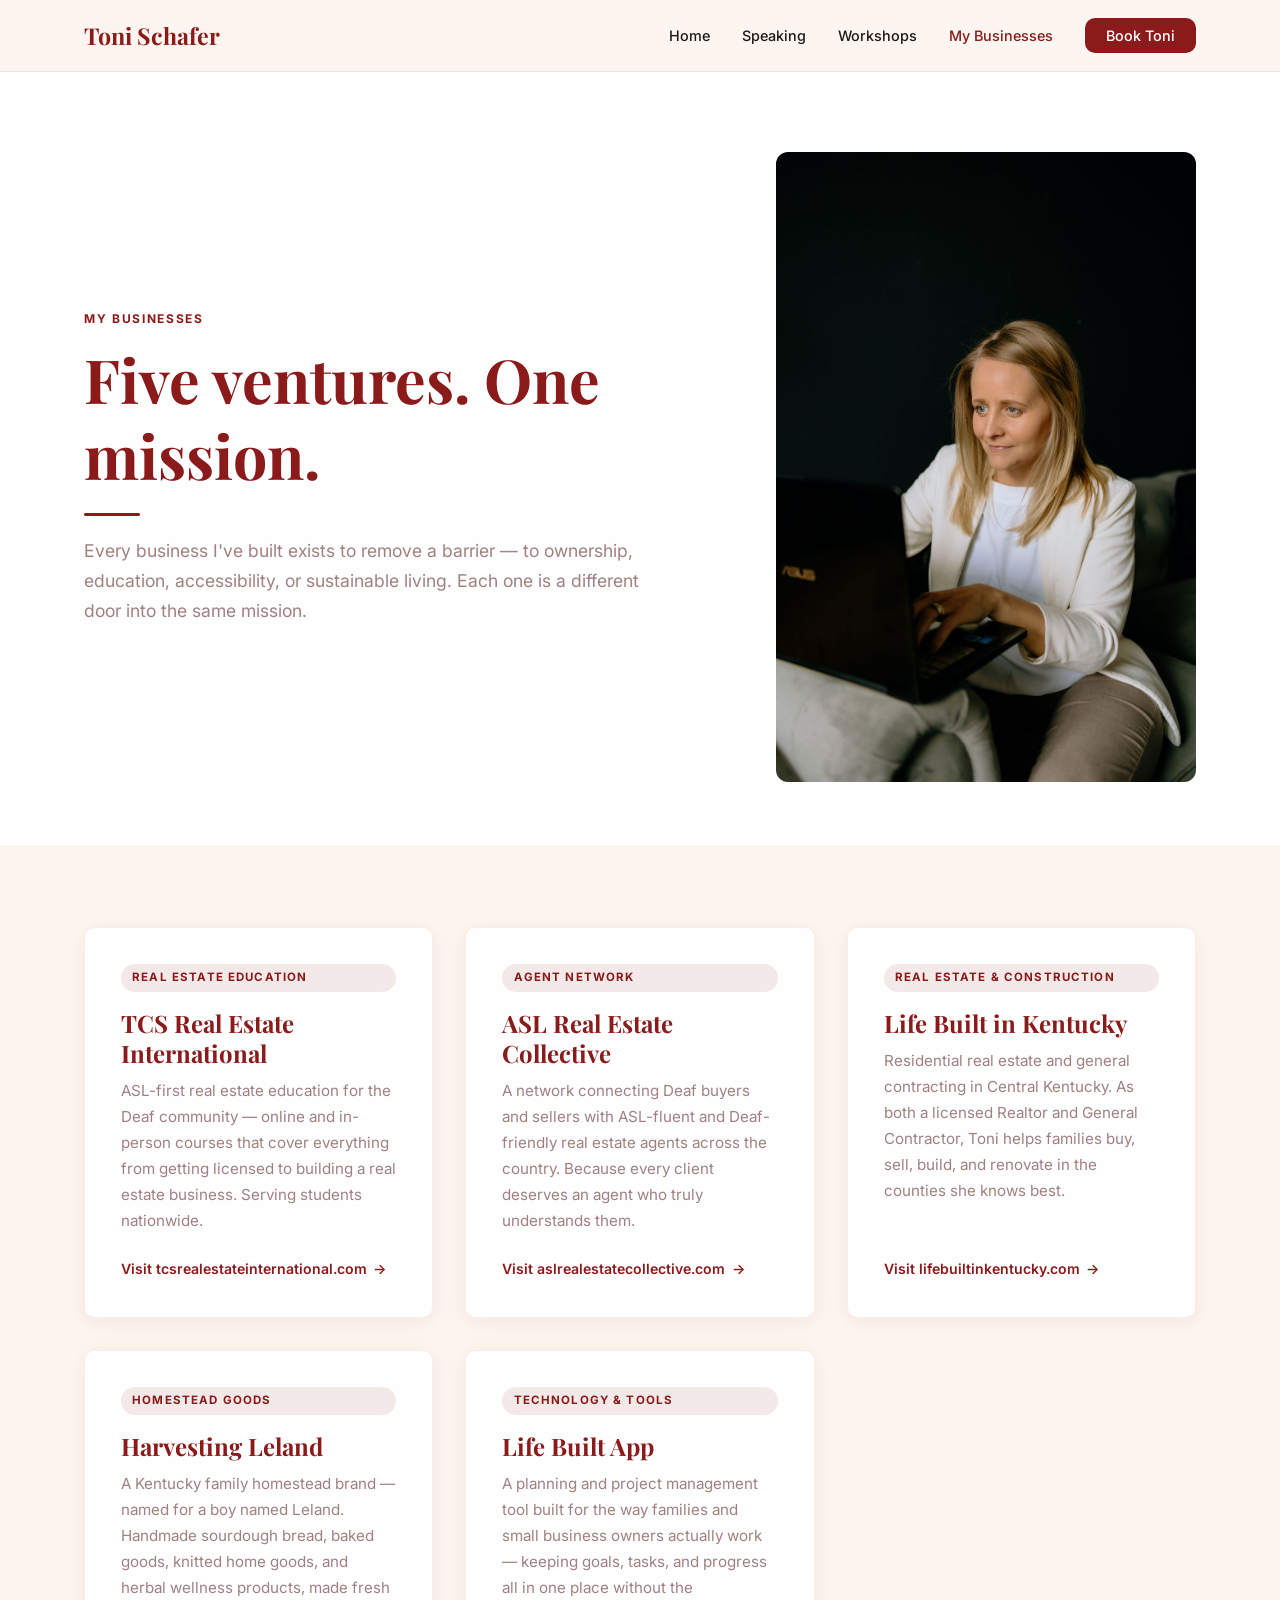
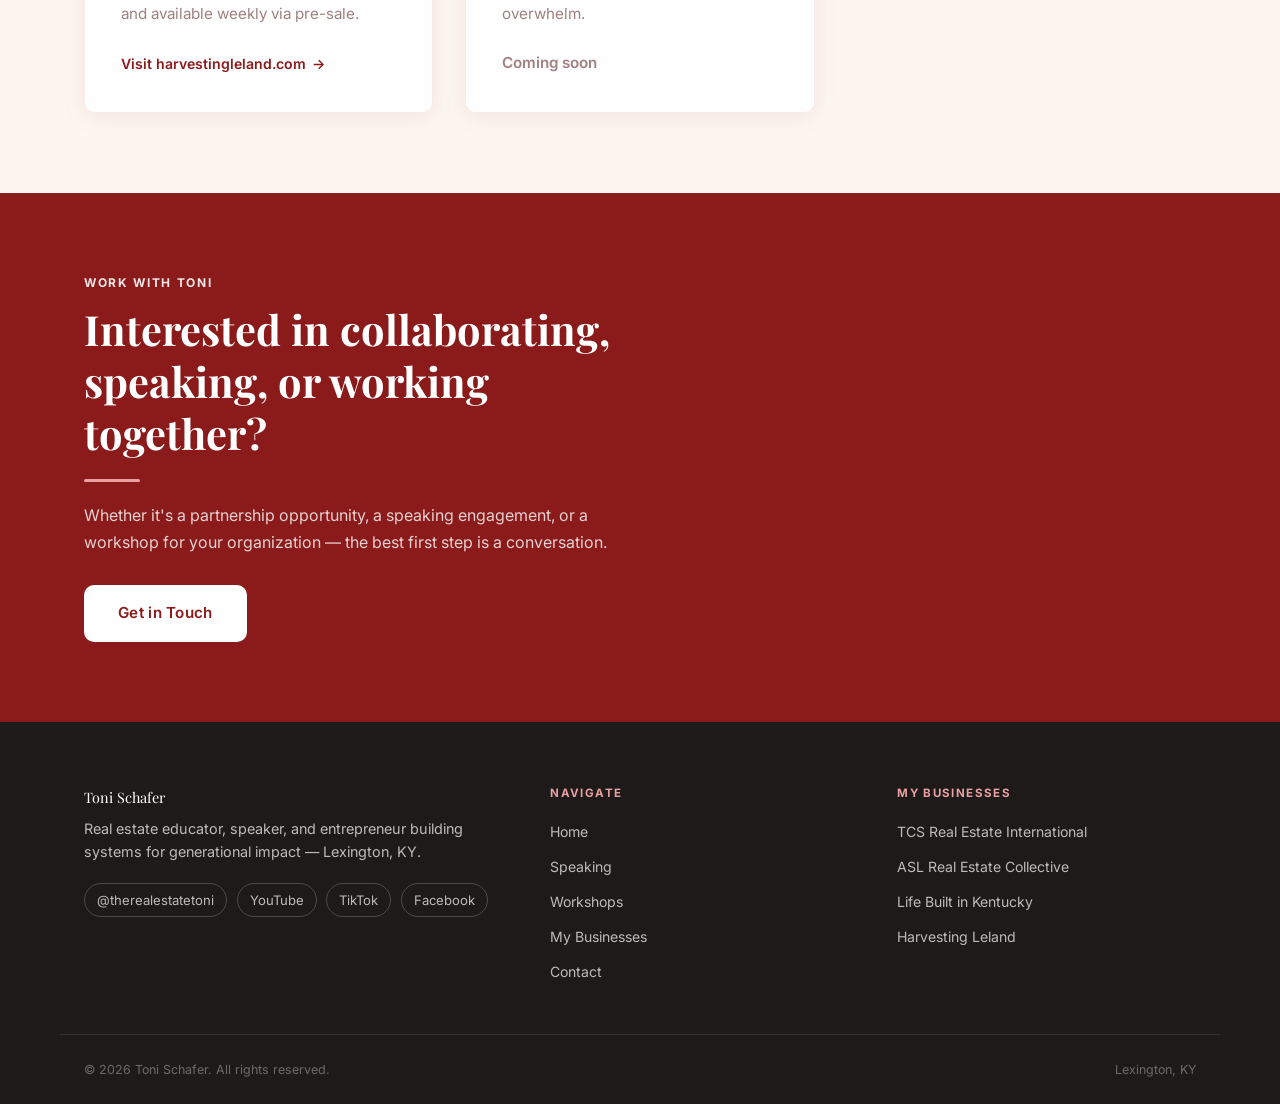
==== businesses.html @ f8d0c675 "Initial site launch — Toni Schafer personal brand Five-page static site: homepage, speaking, worksho" ====
<!DOCTYPE html>
<html lang="en">
<head>
  <meta charset="UTF-8" />
  <meta name="viewport" content="width=device-width, initial-scale=1.0" />
  <title>My Businesses — Toni Schafer</title>
  <meta name="description" content="Explore the businesses Toni Schafer has built — from ASL-first real estate education to Kentucky homesteading, each one removes a barrier and builds something that lasts." />
  <link rel="canonical" href="https://tonishafer.com/businesses.html" />
  <link rel="preconnect" href="https://fonts.googleapis.com" />
  <link rel="preconnect" href="https://fonts.gstatic.com" crossorigin />
  <link href="https://fonts.googleapis.com/css2?family=Playfair+Display:ital,wght@0,400;0,600;0,700;1,400&family=Inter:wght@400;500;600;700&display=swap" rel="stylesheet" />
  <link rel="stylesheet" href="css/global.css" />
</head>
<body>

  <a href="#main-content" class="skip-link">Skip to main content</a>

  <!-- NAV -->
  <nav class="nav" id="nav" aria-label="Main navigation">
    <div class="nav__inner">
      <a href="index.html" class="nav__logo">Toni Schafer</a>
      <ul class="nav__links" id="navLinks" role="list">
        <li><a href="index.html">Home</a></li>
        <li><a href="speaking.html">Speaking</a></li>
        <li><a href="workshops.html">Workshops</a></li>
        <li><a href="businesses.html" class="active" aria-current="page">My Businesses</a></li>
        <li><a href="contact.html" class="nav__cta">Book Toni</a></li>
      </ul>
      <button class="nav__toggle" id="navToggle" aria-label="Open navigation menu" aria-expanded="false" aria-controls="navLinks">&#9776;</button>
    </div>
  </nav>

  <main id="main-content">

    <!-- PAGE HERO -->
    <div class="page-hero">
      <div class="page-hero__inner">
        <div class="page-hero__text">
          <span class="section-eyebrow">My Businesses</span>
          <h1>Five ventures. One mission.</h1>
          <div class="divider" role="presentation"></div>
          <p>Every business I've built exists to remove a barrier — to ownership, education, accessibility, or sustainable living. Each one is a different door into the same mission.</p>
        </div>
        <div class="page-hero__photo">
          <img src="LO8A6111.jpg" alt="Toni Schafer focused on her laptop, working — entrepreneur and business builder" />
        </div>
      </div>
    </div>

    <!-- BUSINESSES GRID -->
    <section style="padding: var(--section-pad);" aria-labelledby="businesses-heading">
      <div class="container">
        <h2 id="businesses-heading" class="visually-hidden">All Businesses</h2>
        <div class="businesses-grid">

          <article class="biz-card reveal reveal-delay-1">
            <span class="biz-card__tag">Real Estate Education</span>
            <h3>TCS Real Estate International</h3>
            <p>ASL-first real estate education for the Deaf community — online and in-person courses that cover everything from getting licensed to building a real estate business. Serving students nationwide.</p>
            <a href="https://tcsrealestateinternational.com" target="_blank" rel="noopener" class="biz-card__link" aria-label="Visit TCS Real Estate International website — opens in new tab">
              Visit tcsrealestateinternational.com <span aria-hidden="true">&rarr;</span>
            </a>
          </article>

          <article class="biz-card reveal reveal-delay-2">
            <span class="biz-card__tag">Agent Network</span>
            <h3>ASL Real Estate Collective</h3>
            <p>A network connecting Deaf buyers and sellers with ASL-fluent and Deaf-friendly real estate agents across the country. Because every client deserves an agent who truly understands them.</p>
            <a href="https://aslrealestatecollective.com" target="_blank" rel="noopener" class="biz-card__link" aria-label="Visit ASL Real Estate Collective website — opens in new tab">
              Visit aslrealestatecollective.com <span aria-hidden="true">&rarr;</span>
            </a>
          </article>

          <article class="biz-card reveal reveal-delay-3">
            <span class="biz-card__tag">Real Estate &amp; Construction</span>
            <h3>Life Built in Kentucky</h3>
            <p>Residential real estate and general contracting in Central Kentucky. As both a licensed Realtor and General Contractor, Toni helps families buy, sell, build, and renovate in the counties she knows best.</p>
            <a href="https://lifebuiltinkentucky.com" target="_blank" rel="noopener" class="biz-card__link" aria-label="Visit Life Built in Kentucky website — opens in new tab">
              Visit lifebuiltinkentucky.com <span aria-hidden="true">&rarr;</span>
            </a>
          </article>

          <article class="biz-card reveal reveal-delay-4">
            <span class="biz-card__tag">Homestead Goods</span>
            <h3>Harvesting Leland</h3>
            <p>A Kentucky family homestead brand — named for a boy named Leland. Handmade sourdough bread, baked goods, knitted home goods, and herbal wellness products, made fresh and available weekly via pre-sale.</p>
            <a href="https://harvestingleland.com" target="_blank" rel="noopener" class="biz-card__link" aria-label="Visit Harvesting Leland website — opens in new tab">
              Visit harvestingleland.com <span aria-hidden="true">&rarr;</span>
            </a>
          </article>

          <article class="biz-card reveal reveal-delay-1">
            <span class="biz-card__tag">Technology &amp; Tools</span>
            <h3>Life Built App</h3>
            <p>A planning and project management tool built for the way families and small business owners actually work — keeping goals, tasks, and progress all in one place without the overwhelm.</p>
            <p class="biz-card__link" style="color: var(--mist); margin-top: 1.5rem;" aria-label="Life Built App — website coming soon">Coming soon</p>
          </article>

        </div>
      </div>
    </section>

    <!-- CTA -->
    <section class="bg-crimson" style="padding: var(--section-pad);" aria-labelledby="collab-heading">
      <div class="container">
        <div class="reveal" style="max-width:580px;">
          <span class="section-eyebrow">Work With Toni</span>
          <h2 id="collab-heading">Interested in collaborating, speaking, or working together?</h2>
          <div class="divider white" role="presentation"></div>
          <p>Whether it's a partnership opportunity, a speaking engagement, or a workshop for your organization — the best first step is a conversation.</p>
          <a href="contact.html" class="btn btn-white" style="margin-top:1.75rem;">Get in Touch</a>
        </div>
      </div>
    </section>

  </main>

  <!-- FOOTER -->
  <footer class="footer" aria-label="Site footer">
    <div class="footer__inner">
      <div class="footer__brand">
        <p class="footer__name">Toni Schafer</p>
        <p>Real estate educator, speaker, and entrepreneur building systems for generational impact — Lexington, KY.</p>
        <nav class="footer__social" aria-label="Social media links">
          <a href="https://www.instagram.com/therealestatetoni/" target="_blank" rel="noopener" aria-label="Instagram: @therealestatetoni — opens in new tab">@therealestatetoni</a>
          <a href="https://www.youtube.com/@TherealestateToni" target="_blank" rel="noopener" aria-label="YouTube channel — opens in new tab">YouTube</a>
          <a href="https://www.tiktok.com/@therealestatetoni" target="_blank" rel="noopener" aria-label="TikTok: @therealestatetoni — opens in new tab">TikTok</a>
          <a href="https://www.facebook.com/tonischaferrealtor" target="_blank" rel="noopener" aria-label="Facebook: Toni Schafer Realtor — opens in new tab">Facebook</a>
        </nav>
      </div>
      <nav class="footer__col" aria-label="Site navigation">
        <h4>Navigate</h4>
        <ul>
          <li><a href="index.html">Home</a></li>
          <li><a href="speaking.html">Speaking</a></li>
          <li><a href="workshops.html">Workshops</a></li>
          <li><a href="businesses.html">My Businesses</a></li>
          <li><a href="contact.html">Contact</a></li>
        </ul>
      </nav>
      <nav class="footer__col" aria-label="Business websites">
        <h4>My Businesses</h4>
        <ul>
          <li><a href="https://tcsrealestateinternational.com" target="_blank" rel="noopener" aria-label="TCS Real Estate International — opens in new tab">TCS Real Estate International</a></li>
          <li><a href="https://aslrealestatecollective.com" target="_blank" rel="noopener" aria-label="ASL Real Estate Collective — opens in new tab">ASL Real Estate Collective</a></li>
          <li><a href="https://lifebuiltinkentucky.com" target="_blank" rel="noopener" aria-label="Life Built in Kentucky — opens in new tab">Life Built in Kentucky</a></li>
          <li><a href="https://harvestingleland.com" target="_blank" rel="noopener" aria-label="Harvesting Leland — opens in new tab">Harvesting Leland</a></li>
        </ul>
      </nav>
    </div>
    <div class="footer__bottom">
      <span>&copy; 2026 Toni Schafer. All rights reserved.</span>
      <span>Lexington, KY</span>
    </div>
  </footer>

  <script>
    const nav = document.getElementById('nav');
    window.addEventListener('scroll', () => {
      nav.classList.toggle('scrolled', window.scrollY > 20);
    });
    const toggle = document.getElementById('navToggle');
    const links = document.getElementById('navLinks');
    toggle.addEventListener('click', () => {
      const isOpen = links.classList.toggle('open');
      toggle.setAttribute('aria-expanded', String(isOpen));
      toggle.setAttribute('aria-label', isOpen ? 'Close navigation menu' : 'Open navigation menu');
    });
    const reveals = document.querySelectorAll('.reveal');
    const observer = new IntersectionObserver((entries) => {
      entries.forEach(e => {
        if (e.isIntersecting) { e.target.classList.add('visible'); observer.unobserve(e.target); }
      });
    }, { threshold: 0.1 });
    reveals.forEach(el => observer.observe(el));
  </script>

</body>
</html>
---- css/global.css ----
/* ================================================
   TONI SCHAFER — GLOBAL STYLES
   tonishafer.com
   ================================================ */

/* CUSTOM PROPERTIES */
:root {
  --crimson: #8B1A1A;
  --blush: #E8A0A0;
  --cream: #FDF6F0;
  --warm-white: #FEFEFE;
  --ink: #1E1A1A;
  --mist: #A08080;

  --font-display: 'Playfair Display', Georgia, serif;
  --font-body: 'Inter', system-ui, sans-serif;

  --max-width: 1160px;
  --section-pad: 5rem 1.5rem;
  --radius: 10px;
  --shadow: 0 4px 24px rgba(139, 26, 26, 0.08);
  --transition: 0.25s ease;
}

/* VISUALLY HIDDEN — readable by screen readers, invisible on screen */
.visually-hidden {
  position: absolute;
  width: 1px;
  height: 1px;
  padding: 0;
  margin: -1px;
  overflow: hidden;
  clip: rect(0,0,0,0);
  white-space: nowrap;
  border: 0;
}

/* SKIP LINK */
.skip-link {
  position: absolute;
  top: -100%;
  left: 1rem;
  background: var(--crimson);
  color: #fff;
  padding: 0.75rem 1.5rem;
  font-weight: 600;
  font-size: 0.9rem;
  border-radius: 0 0 var(--radius) var(--radius);
  z-index: 9999;
  transition: top 0.2s ease;
  text-decoration: none;
}
.skip-link:focus { top: 0; }

/* FOCUS STYLES — WCAG 2.4.7 */
:focus-visible {
  outline: 2px solid var(--crimson);
  outline-offset: 3px;
  border-radius: 2px;
}
.bg-crimson :focus-visible { outline-color: #fff; }

/* RESET */
*, *::before, *::after { box-sizing: border-box; margin: 0; padding: 0; }
html { scroll-behavior: smooth; }
body {
  font-family: var(--font-body);
  background: var(--cream);
  color: var(--ink);
  line-height: 1.7;
  font-size: 1rem;
}
img { display: block; max-width: 100%; height: auto; }
a { color: inherit; text-decoration: none; }
ul { list-style: none; }

/* TYPOGRAPHY */
h1, h2, h3, h4 {
  font-family: var(--font-display);
  color: var(--crimson);
  line-height: 1.25;
}
h1 { font-size: clamp(2.4rem, 5vw, 3.8rem); }
h2 { font-size: clamp(1.75rem, 3.5vw, 2.6rem); }
h3 { font-size: clamp(1.15rem, 2.5vw, 1.5rem); }
p { max-width: 65ch; }

/* LAYOUT */
.container {
  max-width: var(--max-width);
  margin: 0 auto;
  padding: 0 1.5rem;
}
section { padding: var(--section-pad); }
.bg-warm { background: var(--warm-white); }
.bg-crimson { background: var(--crimson); }

/* BUTTONS */
.btn {
  display: inline-block;
  padding: 0.85rem 2rem;
  border-radius: var(--radius);
  font-family: var(--font-body);
  font-weight: 600;
  font-size: 0.95rem;
  cursor: pointer;
  transition: var(--transition);
  border: 2px solid transparent;
  letter-spacing: 0.02em;
}
.btn-primary {
  background: var(--crimson);
  color: #fff;
}
.btn-primary:hover { background: #a82020; }
.btn-outline {
  background: transparent;
  color: var(--crimson);
  border-color: var(--crimson);
}
.btn-outline:hover { background: var(--crimson); color: #fff; }
.btn-white {
  background: #fff;
  color: var(--crimson);
}
.btn-white:hover { background: var(--cream); }

/* NAV */
.nav {
  position: sticky;
  top: 0;
  z-index: 200;
  background: var(--cream);
  border-bottom: 1px solid rgba(232, 160, 160, 0.3);
  transition: box-shadow var(--transition);
}
.nav.scrolled { box-shadow: 0 2px 20px rgba(139, 26, 26, 0.1); }
.nav__inner {
  max-width: var(--max-width);
  margin: 0 auto;
  padding: 1rem 1.5rem;
  display: flex;
  align-items: center;
  justify-content: space-between;
  gap: 2rem;
}
.nav__logo {
  font-family: var(--font-display);
  font-size: 1.45rem;
  font-weight: 700;
  color: var(--crimson);
  white-space: nowrap;
}
.nav__links {
  display: flex;
  align-items: center;
  gap: 2rem;
}
.nav__links a {
  font-size: 0.9rem;
  font-weight: 500;
  color: var(--ink);
  transition: color var(--transition);
}
.nav__links a:hover,
.nav__links a.active { color: var(--crimson); }
.nav__cta {
  background: var(--crimson);
  color: #fff !important;
  padding: 0.55rem 1.3rem;
  border-radius: var(--radius);
}
.nav__cta:hover { background: #a82020 !important; }
.nav__toggle {
  display: none;
  background: none;
  border: none;
  cursor: pointer;
  color: var(--crimson);
  font-size: 1.5rem;
  line-height: 1;
}

/* DIVIDER */
.divider {
  width: 56px;
  height: 3px;
  background: var(--crimson);
  border-radius: 2px;
  margin: 1.25rem 0;
}
.divider.centered { margin: 1.25rem auto; }
.divider.white { background: var(--blush); }

/* SECTION HEADER */
.section-eyebrow {
  display: block;
  font-size: 0.75rem;
  font-weight: 700;
  letter-spacing: 0.14em;
  text-transform: uppercase;
  color: var(--crimson);
  margin-bottom: 0.6rem;
}
.section-header { margin-bottom: 3rem; }
.section-header h2 { margin-bottom: 0.5rem; }
.section-header p { font-size: 1.05rem; color: var(--mist); }
.section-header.centered { text-align: center; }
.section-header.centered p { margin: 0 auto; }
.bg-crimson .section-eyebrow { color: rgba(255,255,255,0.9); } /* blush fails 4.5:1 contrast on crimson — use near-white instead */
.bg-crimson h2 { color: #fff; }
.bg-crimson p { color: rgba(255,255,255,0.8); }
.bg-crimson .divider { background: var(--blush); }

/* CARDS */
.card {
  background: var(--warm-white);
  border-radius: var(--radius);
  padding: 2rem;
  box-shadow: var(--shadow);
  border: 1px solid rgba(232, 160, 160, 0.2);
  transition: transform var(--transition), box-shadow var(--transition);
}
.card:hover {
  transform: translateY(-4px);
  box-shadow: 0 8px 32px rgba(139, 26, 26, 0.13);
}
.card__icon { font-size: 2rem; margin-bottom: 1rem; }
.card h3 { margin-bottom: 0.6rem; }
.card p { font-size: 0.95rem; color: var(--mist); }
.card__link {
  display: inline-block;
  margin-top: 1.25rem;
  font-size: 0.88rem;
  font-weight: 600;
  color: var(--crimson);
  transition: color var(--transition);
}
.card__link:hover { color: var(--blush); }

/* PAGE HERO (inner pages) */
.page-hero {
  background: var(--warm-white);
  border-bottom: 1px solid rgba(232, 160, 160, 0.2);
}
.page-hero__inner {
  max-width: var(--max-width);
  margin: 0 auto;
  padding: 5rem 1.5rem 4rem;
  display: grid;
  grid-template-columns: 1fr 420px;
  gap: 4rem;
  align-items: center;
}
.page-hero__text .section-eyebrow { margin-bottom: 0.75rem; }
.page-hero__text h1 { margin-bottom: 1rem; }
.page-hero__text p {
  font-size: 1.1rem;
  color: var(--mist);
  max-width: 52ch;
}
.page-hero__photo img {
  width: 100%;
  border-radius: 12px;
  object-fit: cover;
}

/* FORM PLACEHOLDER */
.form-placeholder {
  background: var(--warm-white);
  border: 2px dashed var(--blush);
  border-radius: var(--radius);
  padding: 3rem 2rem;
  text-align: center;
  color: var(--mist);
  font-size: 0.95rem;
}

/* SCROLL REVEAL */
.reveal {
  opacity: 0;
  transform: translateY(28px);
  transition: opacity 0.65s ease, transform 0.65s ease;
}
.reveal.visible { opacity: 1; transform: none; }
.reveal-delay-1 { transition-delay: 0.1s; }
.reveal-delay-2 { transition-delay: 0.2s; }
.reveal-delay-3 { transition-delay: 0.3s; }
.reveal-delay-4 { transition-delay: 0.4s; }

/* ================================================
   HOMEPAGE
   ================================================ */

/* HERO */
.hero {
  background: var(--cream);
  padding: 4rem 1.5rem 3rem;
  overflow: hidden;
}
.hero__inner {
  max-width: var(--max-width);
  margin: 0 auto;
  display: grid;
  grid-template-columns: 1fr 1fr;
  gap: 4rem;
  align-items: center;
  min-height: 78vh;
}
.hero__eyebrow {
  font-size: 0.75rem;
  font-weight: 700;
  letter-spacing: 0.14em;
  text-transform: uppercase;
  color: var(--mist);
  margin-bottom: 1rem;
}
.hero h1 { margin-bottom: 0.25rem; }
.hero__lead {
  font-size: 1.15rem;
  color: var(--mist);
  margin: 1rem 0 2rem;
  max-width: 50ch;
}
.hero__buttons { display: flex; gap: 1rem; flex-wrap: wrap; }
.hero__photo img {
  width: 100%;
  max-width: 480px;
  border-radius: 14px;
  margin-left: auto;
  box-shadow: 0 12px 50px rgba(139, 26, 26, 0.12);
}

/* WHAT I DO */
.what-i-do__grid {
  display: grid;
  grid-template-columns: repeat(auto-fit, minmax(240px, 1fr));
  gap: 1.5rem;
}

/* ABOUT SNIPPET */
.about-snippet__inner {
  display: grid;
  grid-template-columns: 1fr 1fr;
  gap: 5rem;
  align-items: center;
}
.about-snippet__photo img { border-radius: 12px; width: 100%; }
.about-snippet__content p { color: var(--mist); }
.about-snippet__content p + p { margin-top: 1rem; }
.about-snippet__socials {
  display: flex;
  flex-wrap: wrap;
  gap: 0.65rem;
  margin-top: 1.5rem;
}
.about-snippet__socials a {
  font-size: 0.82rem;
  font-weight: 600;
  color: var(--crimson);
  border: 1px solid var(--blush);
  padding: 0.38rem 0.9rem;
  border-radius: 20px;
  transition: var(--transition);
}
.about-snippet__socials a:hover {
  background: var(--crimson);
  color: #fff;
  border-color: var(--crimson);
}

/* PODCAST CARDS */
.podcasts__grid {
  display: grid;
  grid-template-columns: 1fr 1fr;
  gap: 2rem;
}
.podcast-card {
  display: flex;
  gap: 1.25rem;
  background: var(--cream);
  border-radius: var(--radius);
  padding: 2rem;
  border: 1px solid rgba(232, 160, 160, 0.25);
  transition: box-shadow var(--transition);
}
.podcast-card:hover { box-shadow: var(--shadow); }
.podcast-card__badge { font-size: 2rem; flex-shrink: 0; }
.podcast-card__show {
  font-size: 0.75rem;
  font-weight: 700;
  letter-spacing: 0.08em;
  text-transform: uppercase;
  color: var(--mist);
  margin-bottom: 0.4rem;
}
.podcast-card h3 { font-size: 1.1rem; margin-bottom: 0.4rem; }
.podcast-card p { font-size: 0.9rem; color: var(--mist); }

/* BUSINESSES PREVIEW */
.biz-strip {
  display: flex;
  flex-wrap: wrap;
  gap: 0.75rem;
  margin-top: 2.5rem;
}
.biz-pill {
  display: inline-block;
  padding: 0.65rem 1.4rem;
  background: var(--crimson);
  color: #fff;
  border-radius: 30px;
  font-size: 0.88rem;
  font-weight: 600;
  transition: var(--transition);
}
.biz-pill:hover { background: #a82020; transform: translateY(-2px); }
.biz-pill--outline {
  background: transparent;
  color: var(--crimson);
  border: 2px solid var(--crimson);
}
.biz-pill--outline:hover { background: var(--crimson); color: #fff; }

/* ================================================
   SPEAKING PAGE
   ================================================ */

.topics-grid {
  display: grid;
  grid-template-columns: repeat(auto-fit, minmax(260px, 1fr));
  gap: 1.5rem;
}
.topic-card {
  background: var(--cream);
  border-radius: var(--radius);
  padding: 2rem;
  border-left: 4px solid var(--crimson);
}
.topic-card h3 { margin-bottom: 0.5rem; }
.topic-card p { font-size: 0.95rem; color: var(--mist); }

.brokerage-block {
  display: grid;
  grid-template-columns: 1fr 1fr;
  gap: 4rem;
  align-items: center;
}
.brokerage-block__photo img { border-radius: 12px; width: 100%; }
.brokerage-block__content p { color: var(--mist); }
.brokerage-block__content p + p { margin-top: 1rem; }
.brokerage-block__content .btn { margin-top: 1.5rem; }

/* ================================================
   WORKSHOPS PAGE
   ================================================ */

.workshops-tracks {
  display: grid;
  grid-template-columns: 1fr 1fr;
  gap: 2rem;
  margin-bottom: 4rem;
}
.track-card {
  background: var(--warm-white);
  border-radius: var(--radius);
  padding: 2.5rem;
  box-shadow: var(--shadow);
  border-top: 5px solid var(--crimson);
}
.track-card__badge {
  display: inline-block;
  background: rgba(139, 26, 26, 0.1);
  color: var(--crimson);
  font-size: 0.75rem;
  font-weight: 700;
  letter-spacing: 0.1em;
  text-transform: uppercase;
  padding: 0.3rem 0.8rem;
  border-radius: 20px;
  margin-bottom: 1.25rem;
}
.track-card h3 { margin-bottom: 0.75rem; }
.track-card p { color: var(--mist); font-size: 0.95rem; }
.track-card ul {
  list-style: none;
  margin-top: 1.25rem;
  display: flex;
  flex-direction: column;
  gap: 0.5rem;
}
.track-card ul li {
  font-size: 0.9rem;
  color: var(--mist);
  padding-left: 1.2rem;
  position: relative;
}
.track-card ul li::before {
  content: '✓';
  position: absolute;
  left: 0;
  color: var(--crimson);
  font-weight: 700;
}
.track-card .btn { margin-top: 2rem; }

/* ================================================
   BUSINESSES PAGE
   ================================================ */

.businesses-grid {
  display: grid;
  grid-template-columns: repeat(auto-fit, minmax(300px, 1fr));
  gap: 2rem;
}
.biz-card {
  background: var(--warm-white);
  border-radius: var(--radius);
  padding: 2.25rem;
  box-shadow: var(--shadow);
  border: 1px solid rgba(232, 160, 160, 0.2);
  display: flex;
  flex-direction: column;
  transition: transform var(--transition), box-shadow var(--transition);
}
.biz-card:hover {
  transform: translateY(-4px);
  box-shadow: 0 8px 32px rgba(139, 26, 26, 0.13);
}
.biz-card__tag {
  display: inline-block;
  background: rgba(139, 26, 26, 0.09);
  color: var(--crimson);
  font-size: 0.72rem;
  font-weight: 700;
  letter-spacing: 0.1em;
  text-transform: uppercase;
  padding: 0.25rem 0.7rem;
  border-radius: 20px;
  margin-bottom: 1rem;
}
.biz-card h3 { margin-bottom: 0.65rem; }
.biz-card p { font-size: 0.95rem; color: var(--mist); flex: 1; }
.biz-card__link {
  display: inline-flex;
  align-items: center;
  gap: 0.4rem;
  margin-top: 1.5rem;
  font-size: 0.88rem;
  font-weight: 600;
  color: var(--crimson);
  transition: gap var(--transition), color var(--transition);
}
.biz-card__link:hover { gap: 0.7rem; color: #a82020; }

/* ================================================
   CONTACT PAGE
   ================================================ */

.contact-layout {
  display: grid;
  grid-template-columns: 1fr 1.4fr;
  gap: 5rem;
  align-items: start;
}
.contact-info h3 { margin-bottom: 1.25rem; }
.contact-info p { color: var(--mist); font-size: 0.95rem; }
.contact-social-group { margin-top: 2rem; }
.contact-social-group h4 {
  font-family: var(--font-body);
  font-size: 0.75rem;
  font-weight: 700;
  letter-spacing: 0.12em;
  text-transform: uppercase;
  color: var(--mist);
  margin-bottom: 0.75rem;
}
.social-links {
  display: flex;
  flex-direction: column;
  gap: 0.5rem;
  margin-bottom: 1.5rem;
}
.social-links a {
  font-size: 0.9rem;
  font-weight: 500;
  color: var(--crimson);
  transition: color var(--transition);
}
.social-links a:hover { color: var(--blush); }

/* ================================================
   FOOTER
   ================================================ */

.footer {
  background: var(--ink);
  color: rgba(255,255,255,0.7);
  padding: 4rem 0 0;
}
.footer__inner {
  max-width: var(--max-width);
  margin: 0 auto;
  padding: 0 1.5rem 3rem;
  display: grid;
  grid-template-columns: 1.4fr 1fr 1fr;
  gap: 3rem;
}
.footer__name {
  font-family: var(--font-display);
  font-size: 1.6rem;
  color: #fff;
  margin-bottom: 0.5rem;
}
.footer__brand p { font-size: 0.9rem; line-height: 1.6; }
.footer__social {
  display: flex;
  flex-wrap: wrap;
  gap: 0.6rem;
  margin-top: 1.25rem;
}
.footer__social a {
  font-size: 0.82rem;
  padding: 0.3rem 0.75rem;
  border: 1px solid rgba(255,255,255,0.2);
  border-radius: 20px;
  transition: var(--transition);
}
.footer__social a:hover { border-color: var(--blush); color: var(--blush); }
.footer__col h4 {
  font-family: var(--font-body);
  font-size: 0.72rem;
  font-weight: 700;
  letter-spacing: 0.12em;
  text-transform: uppercase;
  color: var(--blush);
  margin-bottom: 1.1rem;
}
.footer__col ul { display: flex; flex-direction: column; gap: 0.5rem; }
.footer__col ul li a { font-size: 0.88rem; transition: color var(--transition); }
.footer__col ul li a:hover { color: #fff; }
.footer__bottom {
  max-width: var(--max-width);
  margin: 0 auto;
  padding: 1.5rem;
  border-top: 1px solid rgba(255,255,255,0.1);
  display: flex;
  justify-content: space-between;
  align-items: center;
  font-size: 0.78rem;
  color: rgba(255,255,255,0.35);
  flex-wrap: wrap;
  gap: 0.5rem;
}

/* ================================================
   RESPONSIVE
   ================================================ */

@media (max-width: 900px) {
  .brokerage-block,
  .about-snippet__inner { grid-template-columns: 1fr; gap: 2.5rem; }
  .podcasts__grid,
  .workshops-tracks { grid-template-columns: 1fr; }
  .contact-layout { grid-template-columns: 1fr; gap: 3rem; }
  .page-hero__inner { grid-template-columns: 1fr; }
  .page-hero__photo { display: none; }
}

@media (max-width: 768px) {
  :root { --section-pad: 3.5rem 1.25rem; }

  .nav__links {
    display: none;
    flex-direction: column;
    gap: 0;
    position: absolute;
    top: 100%;
    left: 0;
    right: 0;
    background: var(--cream);
    padding: 0.5rem 1.5rem 1rem;
    border-bottom: 1px solid rgba(232,160,160,0.3);
    box-shadow: 0 8px 20px rgba(0,0,0,0.07);
  }
  .nav__links.open { display: flex; }
  .nav__links li { padding: 0.55rem 0; }
  .nav__links .nav__cta {
    display: inline-block;
    margin-top: 0.5rem;
    padding: 0.55rem 1.3rem;
  }
  .nav__toggle { display: block; }
  .nav { position: relative; }

  .hero__inner {
    grid-template-columns: 1fr;
    gap: 2.5rem;
    min-height: auto;
    padding-top: 2rem;
  }
  .hero__photo { order: -1; }
  .hero__photo img { max-width: 320px; margin: 0 auto; }

  .footer__inner { grid-template-columns: 1fr; gap: 2rem; }
  .footer__bottom { flex-direction: column; text-align: center; }
}
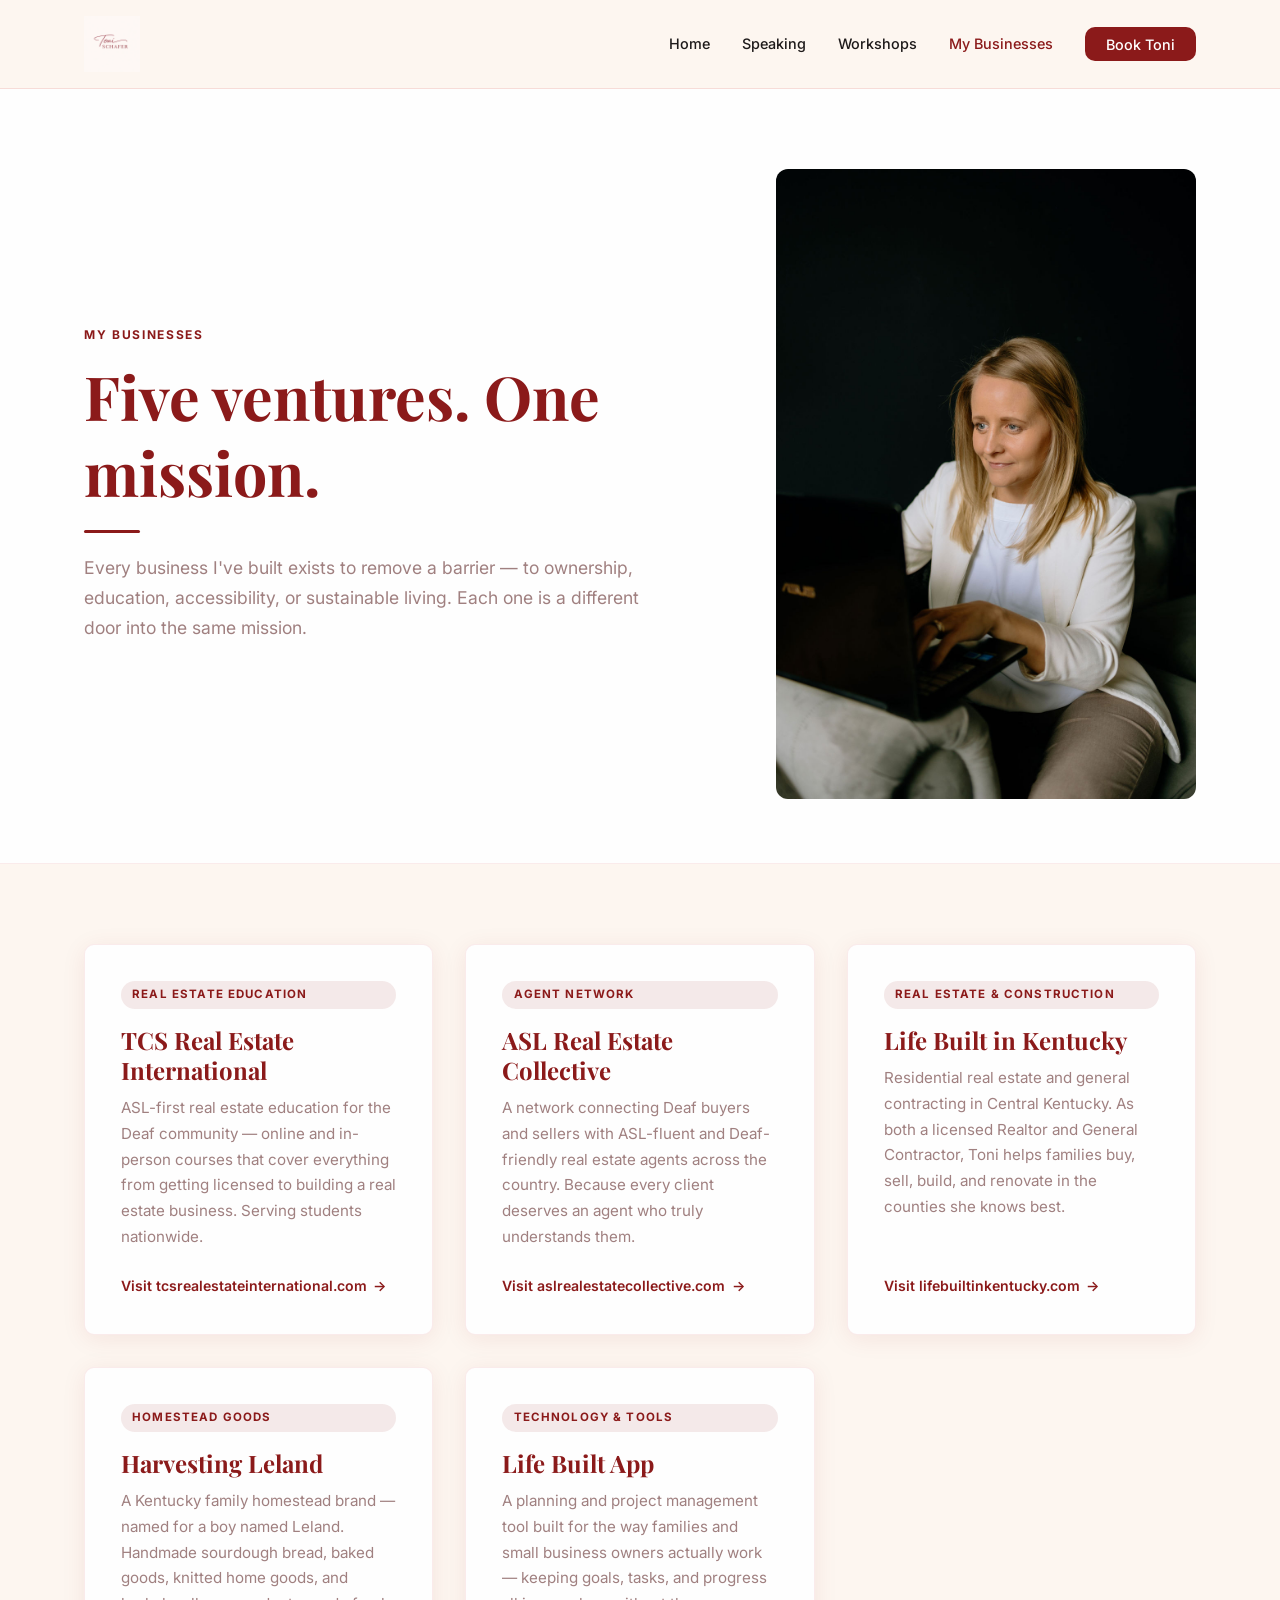
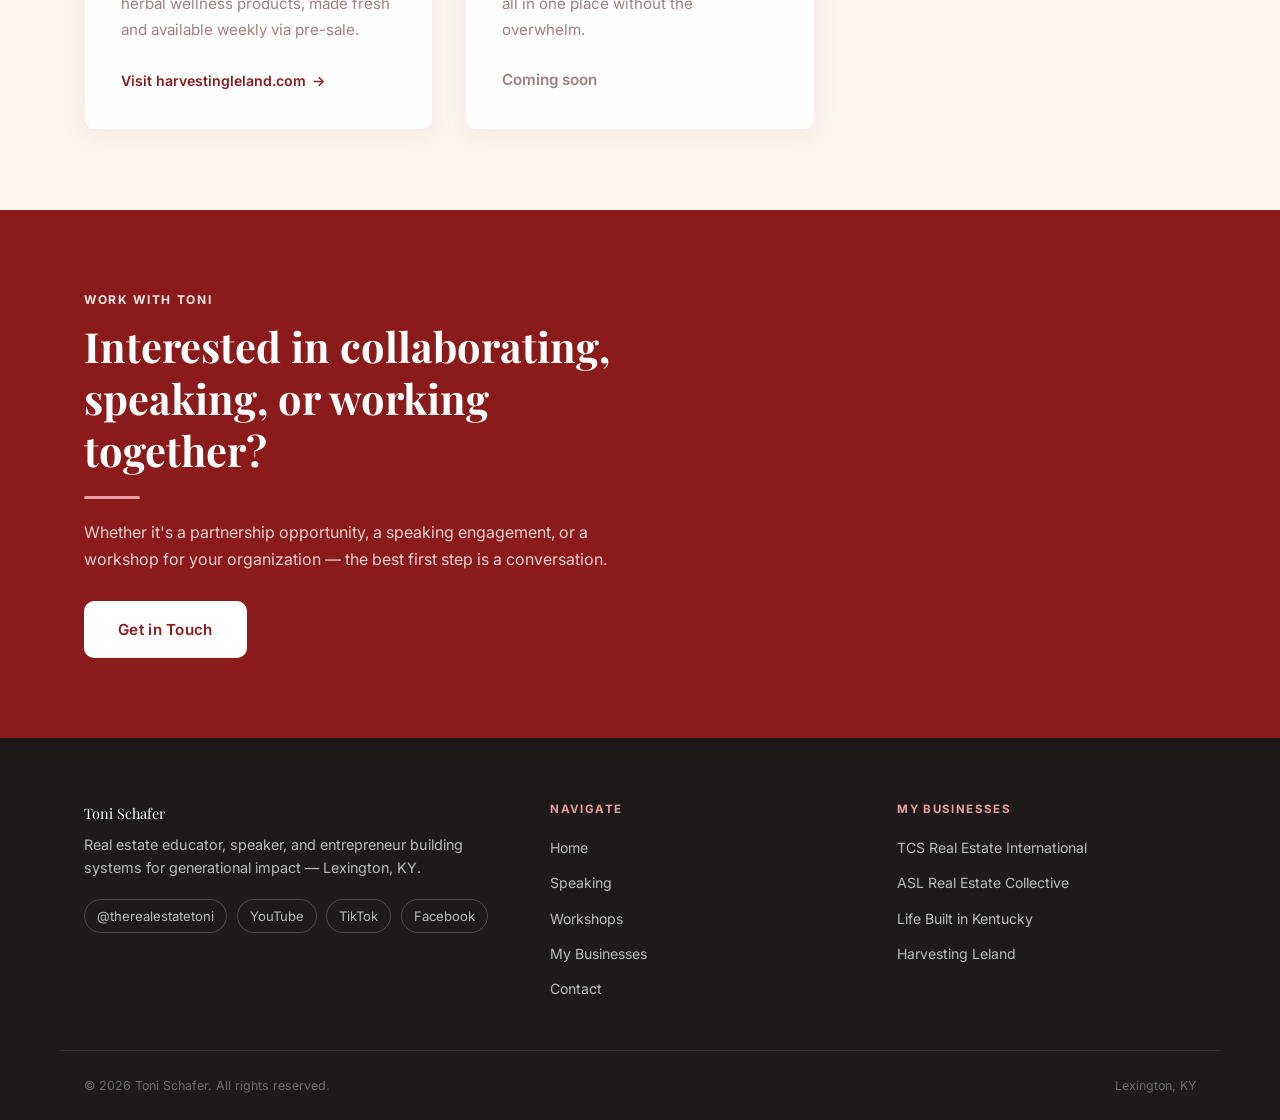
==== commit 0d42fd50: "Replace text nav logo with Toni Schafer signature image Swapped the plain text "Toni Schafer" in the" ====
--- a/businesses.html
+++ b/businesses.html
@@ -18,7 +18,7 @@
   <!-- NAV -->
   <nav class="nav" id="nav" aria-label="Main navigation">
     <div class="nav__inner">
-      <a href="index.html" class="nav__logo">Toni Schafer</a>
+      <a href="index.html" class="nav__logo"><img src="images/logo-signature.png" alt="Toni Schafer" class="nav__logo-img" /></a>
       <ul class="nav__links" id="navLinks" role="list">
         <li><a href="index.html">Home</a></li>
         <li><a href="speaking.html">Speaking</a></li>
--- a/css/global.css
+++ b/css/global.css
@@ -145,11 +145,13 @@
   gap: 2rem;
 }
 .nav__logo {
-  font-family: var(--font-display);
-  font-size: 1.45rem;
-  font-weight: 700;
-  color: var(--crimson);
-  white-space: nowrap;
+  display: flex;
+  align-items: center;
+}
+.nav__logo-img {
+  height: 56px;
+  width: auto;
+  display: block;
 }
 .nav__links {
   display: flex;
